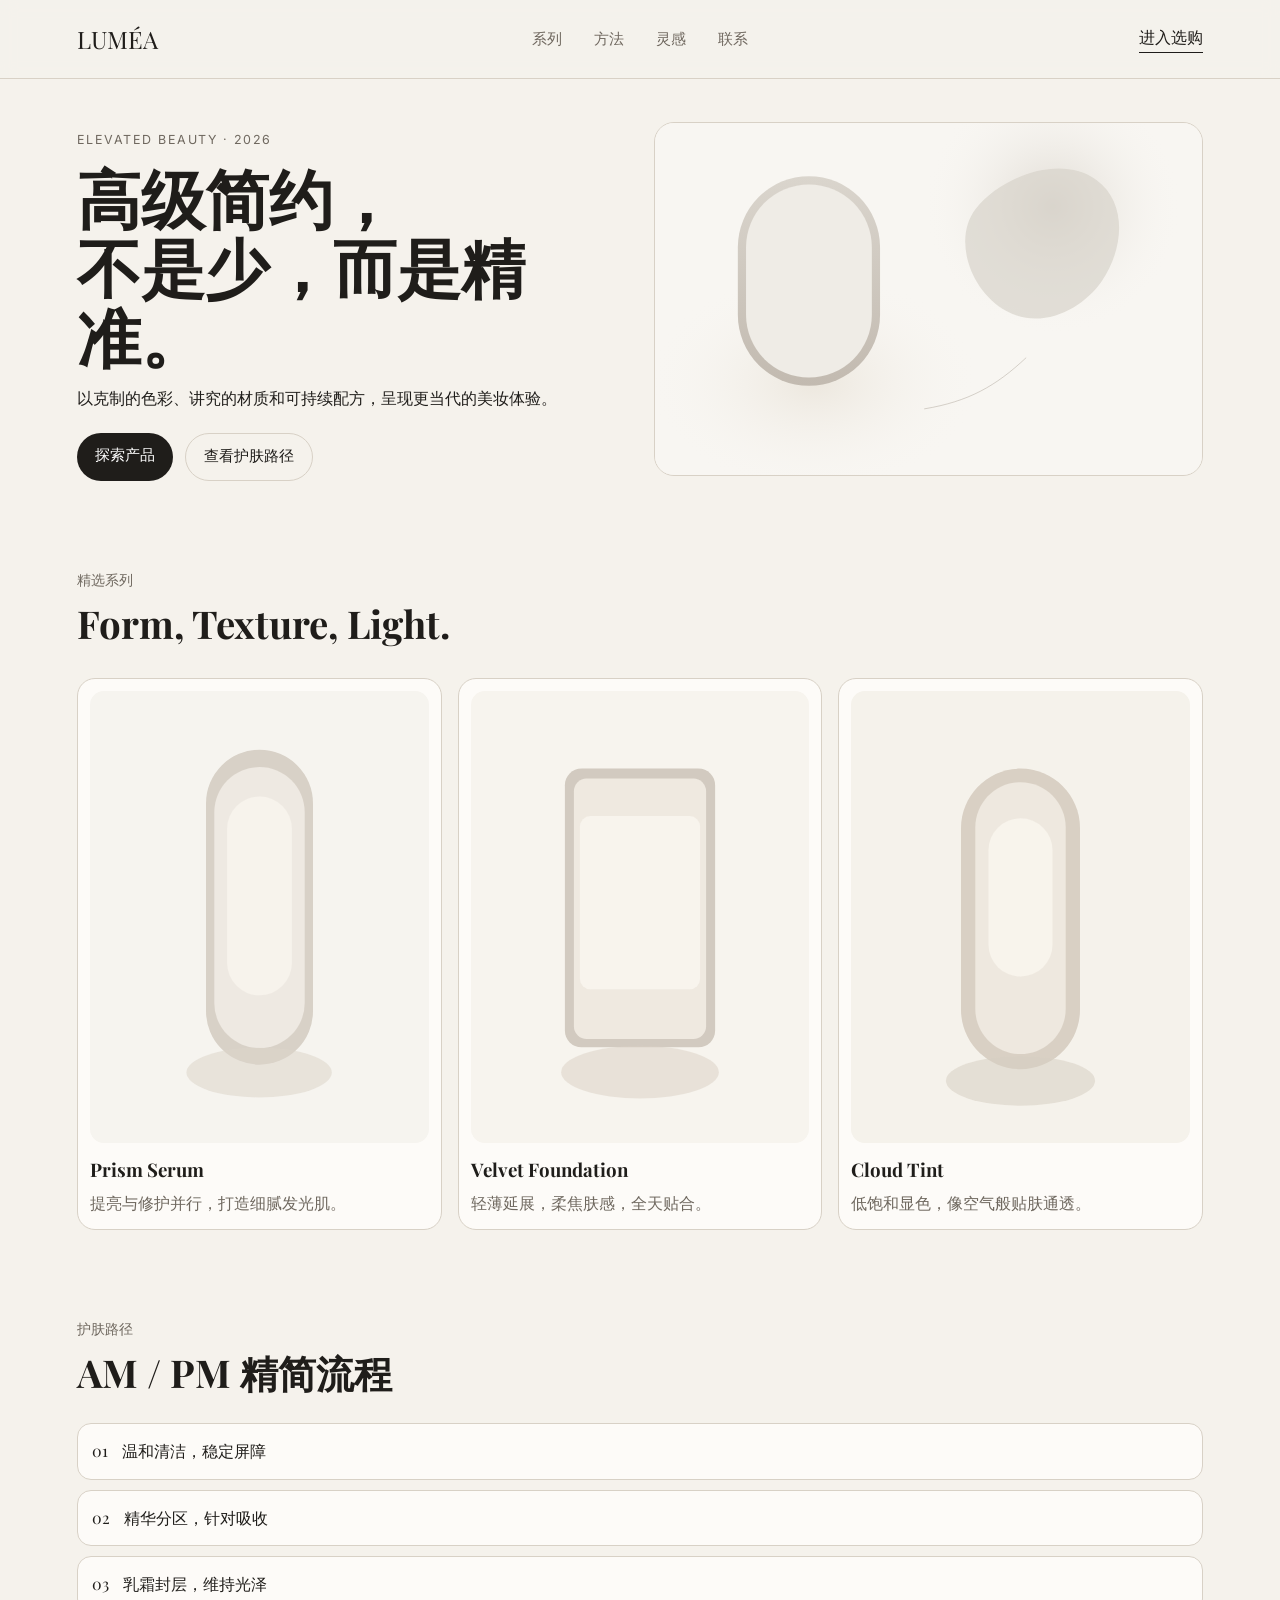
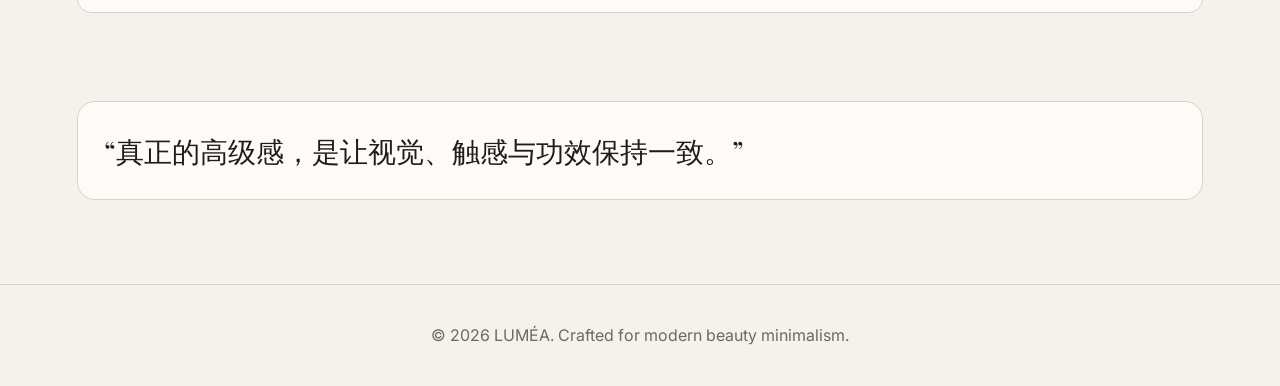
==== index.html @ 849d1cd7 "refactor: redesign site to premium minimal aesthetic with local luxury visuals" ====
<!doctype html>
<html lang="zh-CN">
<head>
  <meta charset="UTF-8" />
  <meta name="viewport" content="width=device-width, initial-scale=1.0" />
  <meta name="description" content="LUMÉA — 高级简约美妆独立站，专注护肤与底妆。" />
  <title>LUMÉA | Elevated Beauty</title>
  <link rel="preconnect" href="https://fonts.googleapis.com">
  <link rel="preconnect" href="https://fonts.gstatic.com" crossorigin>
  <link href="https://fonts.googleapis.com/css2?family=Inter:wght@400;500;600&family=Playfair+Display:wght@500;600&display=swap" rel="stylesheet">
  <link rel="stylesheet" href="style.css" />
</head>
<body>
  <div class="page-fade" aria-hidden="true"></div>
  <header class="site-header">
    <a class="brand" href="#top">LUMÉA</a>
    <nav>
      <a href="#collection">系列</a>
      <a href="#ritual">方法</a>
      <a href="#journal">灵感</a>
      <a href="#contact">联系</a>
    </nav>
    <a href="#collection" class="btn-link">进入选购</a>
  </header>

  <main id="top">
    <section class="hero">
      <div class="hero-copy reveal">
        <p class="eyebrow">ELEVATED BEAUTY · 2026</p>
        <h1>高级简约，<br>不是少，而是精准。</h1>
        <p>以克制的色彩、讲究的材质和可持续配方，呈现更当代的美妆体验。</p>
        <div class="hero-cta">
          <a href="#collection" class="btn-solid">探索产品</a>
          <a href="#ritual" class="btn-ghost">查看护肤路径</a>
        </div>
      </div>
      <div class="hero-media reveal">
        <img src="assets/hero-lux.svg" alt="高级简约风格的美妆主视觉" loading="eager" />
      </div>
    </section>

    <section id="collection" class="collection reveal">
      <div class="section-title">
        <p>精选系列</p>
        <h2>Form, Texture, Light.</h2>
      </div>
      <div class="product-grid">
        <article class="product-card">
          <img src="assets/product-1.svg" alt="Prism Serum 产品图" loading="lazy" />
          <h3>Prism Serum</h3>
          <p>提亮与修护并行，打造细腻发光肌。</p>
        </article>
        <article class="product-card">
          <img src="assets/product-2.svg" alt="Velvet Foundation 产品图" loading="lazy" />
          <h3>Velvet Foundation</h3>
          <p>轻薄延展，柔焦肤感，全天贴合。</p>
        </article>
        <article class="product-card">
          <img src="assets/product-3.svg" alt="Cloud Tint 产品图" loading="lazy" />
          <h3>Cloud Tint</h3>
          <p>低饱和显色，像空气般贴肤通透。</p>
        </article>
      </div>
    </section>

    <section id="ritual" class="ritual reveal">
      <div class="section-title">
        <p>护肤路径</p>
        <h2>AM / PM 精简流程</h2>
      </div>
      <ol>
        <li><span>01</span> 温和清洁，稳定屏障</li>
        <li><span>02</span> 精华分区，针对吸收</li>
        <li><span>03</span> 乳霜封层，维持光泽</li>
      </ol>
    </section>

    <section id="journal" class="journal reveal">
      <blockquote>“真正的高级感，是让视觉、触感与功效保持一致。”</blockquote>
    </section>
  </main>

  <footer id="contact">
    <p>© 2026 LUMÉA. Crafted for modern beauty minimalism.</p>
  </footer>

  <script src="script.js"></script>
</body>
</html>
---- style.css ----
:root {
  --bg: #f5f2ec;
  --surface: #fdfbf8;
  --text: #1f1d1a;
  --muted: #6f685f;
  --line: #d8d1c6;
}

* { box-sizing: border-box; }
html { scroll-behavior: smooth; }
body {
  margin: 0;
  background: var(--bg);
  color: var(--text);
  font-family: 'Inter', sans-serif;
  line-height: 1.6;
}

.page-fade {
  position: fixed;
  inset: 0;
  background: var(--bg);
  opacity: 1;
  pointer-events: none;
  transition: opacity .7s ease;
  z-index: 20;
}
body.loaded .page-fade { opacity: 0; }

.site-header {
  position: sticky;
  top: 0;
  z-index: 10;
  display: grid;
  grid-template-columns: 1fr auto 1fr;
  align-items: center;
  gap: 18px;
  padding: 20px 6vw;
  background: rgba(245, 242, 236, .82);
  backdrop-filter: blur(8px);
  border-bottom: 1px solid var(--line);
}

.brand {
  font-family: 'Playfair Display', serif;
  font-size: 1.5rem;
  text-decoration: none;
  color: var(--text);
}
nav { justify-self: center; }
nav a {
  text-decoration: none;
  color: var(--muted);
  margin: 0 14px;
  font-size: .95rem;
}
.btn-link {
  justify-self: end;
  text-decoration: none;
  color: var(--text);
  border-bottom: 1px solid var(--text);
  padding-bottom: 2px;
}

main { padding: 38px 6vw 84px; }
.hero {
  display: grid;
  grid-template-columns: 1fr 1fr;
  gap: 28px;
  align-items: center;
}
.eyebrow { letter-spacing: .12em; color: var(--muted); font-size: .78rem; }
h1 {
  font-family: 'Playfair Display', serif;
  font-size: clamp(2.1rem, 5vw, 4.2rem);
  line-height: 1.08;
  margin: 8px 0 14px;
}
.hero-copy p { max-width: 560px; }
.hero-media img {
  width: 100%;
  height: auto;
  border-radius: 20px;
  border: 1px solid var(--line);
  display: block;
}
.hero-cta { margin-top: 22px; display: flex; gap: 12px; flex-wrap: wrap; }
.btn-solid, .btn-ghost {
  padding: 11px 18px;
  border-radius: 999px;
  text-decoration: none;
  font-size: .92rem;
}
.btn-solid { background: #1f1d1a; color: #fff; }
.btn-ghost { border: 1px solid var(--line); color: var(--text); }

.section-title p { color: var(--muted); font-size: .86rem; margin-bottom: 2px; }
.section-title h2 {
  margin: 0;
  font-family: 'Playfair Display', serif;
  font-size: clamp(1.5rem, 3vw, 2.4rem);
}
.collection, .ritual, .journal { margin-top: 88px; }
.product-grid {
  margin-top: 24px;
  display: grid;
  grid-template-columns: repeat(3, minmax(0, 1fr));
  gap: 16px;
}
.product-card {
  background: var(--surface);
  border: 1px solid var(--line);
  border-radius: 18px;
  padding: 12px;
}
.product-card img { width: 100%; border-radius: 14px; display: block; }
.product-card h3 { margin: 12px 0 6px; font-family: 'Playfair Display', serif; }
.product-card p { color: var(--muted); margin: 0; }

.ritual ol { padding: 0; margin: 20px 0 0; list-style: none; display: grid; gap: 10px; }
.ritual li { background: var(--surface); border: 1px solid var(--line); border-radius: 14px; padding: 14px; }
.ritual span { font-family: 'Playfair Display', serif; margin-right: 10px; }

.journal blockquote {
  margin: 0;
  padding: 26px;
  background: var(--surface);
  border: 1px solid var(--line);
  border-radius: 18px;
  font-family: 'Playfair Display', serif;
  font-size: clamp(1.2rem, 2.2vw, 1.8rem);
}

footer { text-align: center; padding: 22px; border-top: 1px solid var(--line); color: var(--muted); }

.reveal { opacity: 0; transform: translateY(16px); transition: opacity .7s ease, transform .7s ease; }
.reveal.visible { opacity: 1; transform: translateY(0); }

@media (max-width: 980px) {
  .site-header { grid-template-columns: 1fr; gap: 10px; }
  nav, .btn-link { justify-self: start; }
  nav a { margin: 0 14px 0 0; }
  .hero { grid-template-columns: 1fr; }
  .product-grid { grid-template-columns: 1fr; }
}
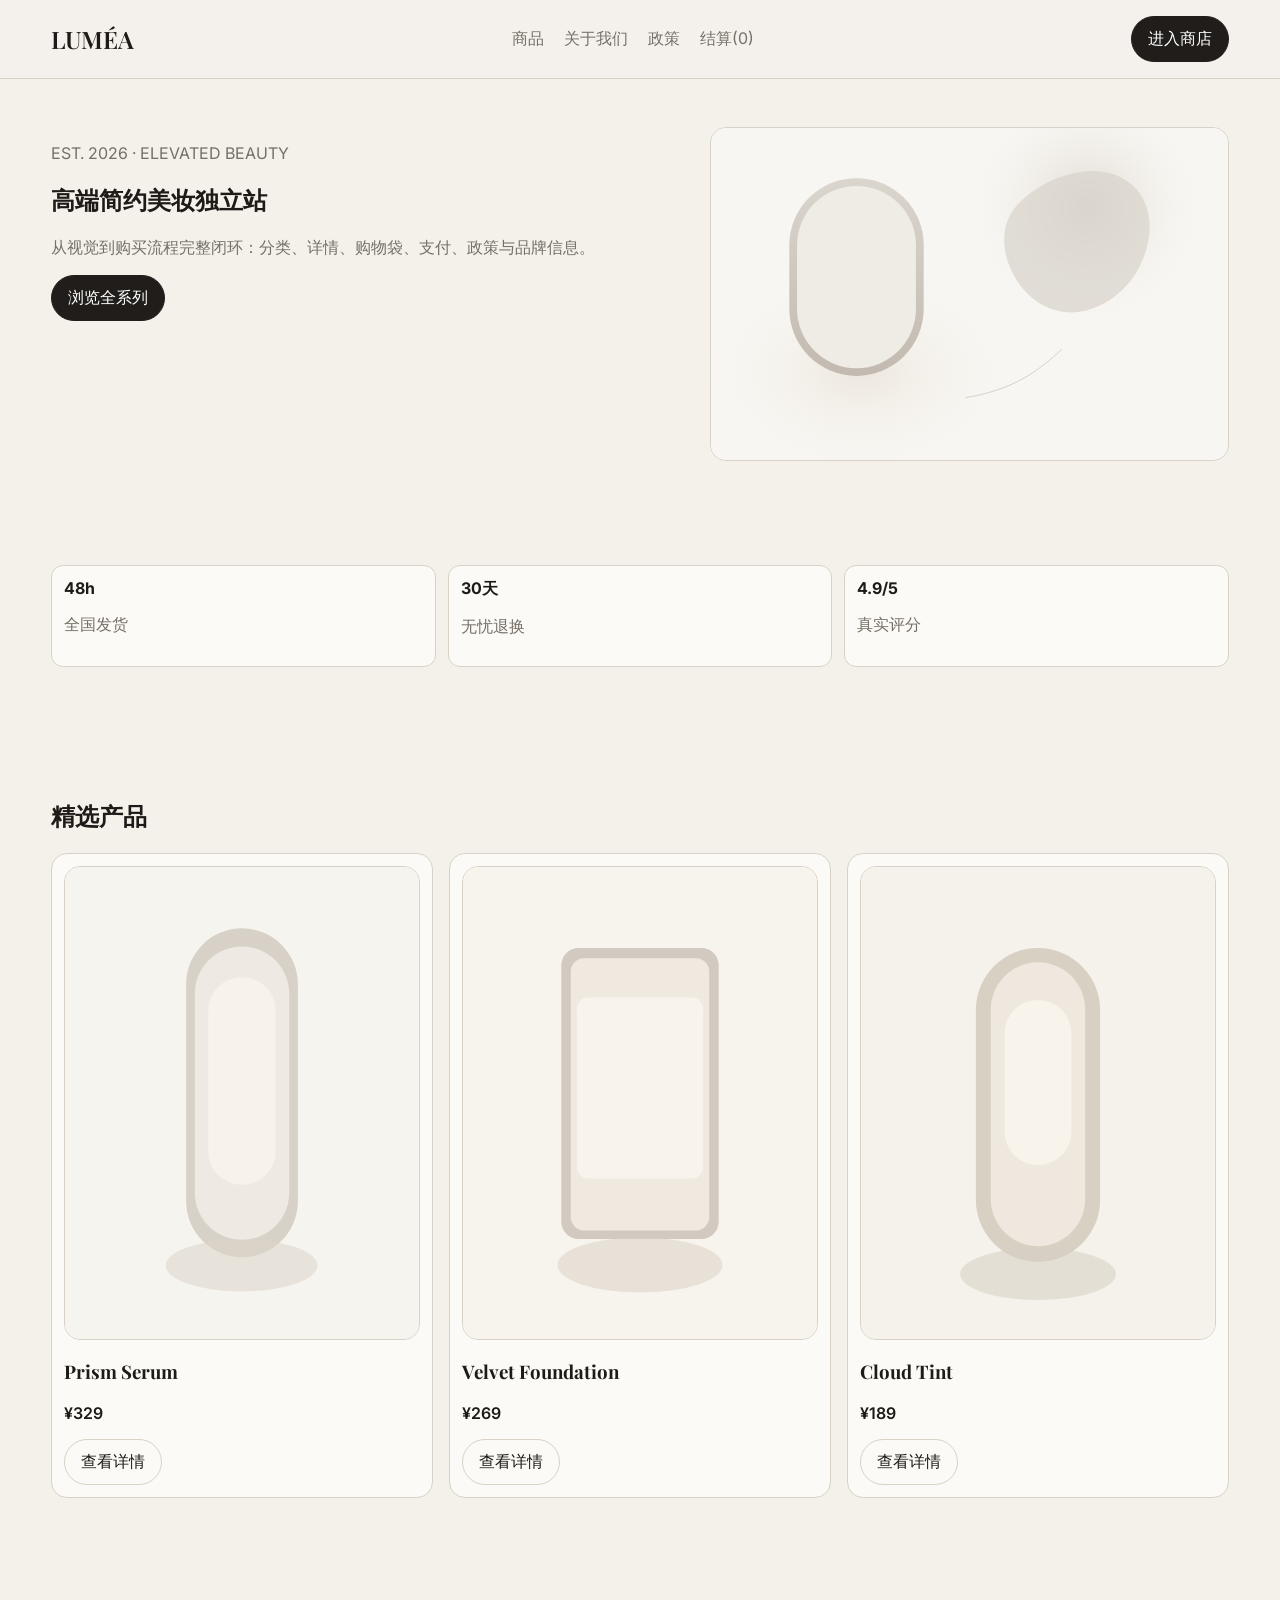
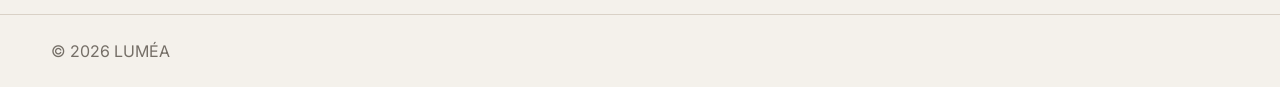
==== commit da2c58b4: "feat: build full premium ecommerce-style beauty standalone site" ====
--- a/index.html
+++ b/index.html
@@ -1,89 +1,10 @@
-<!doctype html>
-<html lang="zh-CN">
-<head>
-  <meta charset="UTF-8" />
-  <meta name="viewport" content="width=device-width, initial-scale=1.0" />
-  <meta name="description" content="LUMÉA — 高级简约美妆独立站，专注护肤与底妆。" />
-  <title>LUMÉA | Elevated Beauty</title>
-  <link rel="preconnect" href="https://fonts.googleapis.com">
-  <link rel="preconnect" href="https://fonts.gstatic.com" crossorigin>
-  <link href="https://fonts.googleapis.com/css2?family=Inter:wght@400;500;600&family=Playfair+Display:wght@500;600&display=swap" rel="stylesheet">
-  <link rel="stylesheet" href="style.css" />
-</head>
-<body>
-  <div class="page-fade" aria-hidden="true"></div>
-  <header class="site-header">
-    <a class="brand" href="#top">LUMÉA</a>
-    <nav>
-      <a href="#collection">系列</a>
-      <a href="#ritual">方法</a>
-      <a href="#journal">灵感</a>
-      <a href="#contact">联系</a>
-    </nav>
-    <a href="#collection" class="btn-link">进入选购</a>
-  </header>
-
-  <main id="top">
-    <section class="hero">
-      <div class="hero-copy reveal">
-        <p class="eyebrow">ELEVATED BEAUTY · 2026</p>
-        <h1>高级简约，<br>不是少，而是精准。</h1>
-        <p>以克制的色彩、讲究的材质和可持续配方，呈现更当代的美妆体验。</p>
-        <div class="hero-cta">
-          <a href="#collection" class="btn-solid">探索产品</a>
-          <a href="#ritual" class="btn-ghost">查看护肤路径</a>
-        </div>
-      </div>
-      <div class="hero-media reveal">
-        <img src="assets/hero-lux.svg" alt="高级简约风格的美妆主视觉" loading="eager" />
-      </div>
-    </section>
-
-    <section id="collection" class="collection reveal">
-      <div class="section-title">
-        <p>精选系列</p>
-        <h2>Form, Texture, Light.</h2>
-      </div>
-      <div class="product-grid">
-        <article class="product-card">
-          <img src="assets/product-1.svg" alt="Prism Serum 产品图" loading="lazy" />
-          <h3>Prism Serum</h3>
-          <p>提亮与修护并行，打造细腻发光肌。</p>
-        </article>
-        <article class="product-card">
-          <img src="assets/product-2.svg" alt="Velvet Foundation 产品图" loading="lazy" />
-          <h3>Velvet Foundation</h3>
-          <p>轻薄延展，柔焦肤感，全天贴合。</p>
-        </article>
-        <article class="product-card">
-          <img src="assets/product-3.svg" alt="Cloud Tint 产品图" loading="lazy" />
-          <h3>Cloud Tint</h3>
-          <p>低饱和显色，像空气般贴肤通透。</p>
-        </article>
-      </div>
-    </section>
-
-    <section id="ritual" class="ritual reveal">
-      <div class="section-title">
-        <p>护肤路径</p>
-        <h2>AM / PM 精简流程</h2>
-      </div>
-      <ol>
-        <li><span>01</span> 温和清洁，稳定屏障</li>
-        <li><span>02</span> 精华分区，针对吸收</li>
-        <li><span>03</span> 乳霜封层，维持光泽</li>
-      </ol>
-    </section>
-
-    <section id="journal" class="journal reveal">
-      <blockquote>“真正的高级感，是让视觉、触感与功效保持一致。”</blockquote>
-    </section>
-  </main>
-
-  <footer id="contact">
-    <p>© 2026 LUMÉA. Crafted for modern beauty minimalism.</p>
-  </footer>
-
-  <script src="script.js"></script>
-</body>
-</html>
+<!doctype html><html lang='zh-CN'><head><meta charset='UTF-8'><meta name='viewport' content='width=device-width,initial-scale=1'><title>LUMÉA</title><link rel='preconnect' href='https://fonts.googleapis.com'><link rel='preconnect' href='https://fonts.gstatic.com' crossorigin><link href='https://fonts.googleapis.com/css2?family=Inter:wght@400;500;600&family=Playfair+Display:wght@500;600&display=swap' rel='stylesheet'><link rel='stylesheet' href='style.css'></head><body>
+<header><div class='container nav'><a class='brand' href='index.html'>LUMÉA</a><nav class='navlinks'><a href='shop.html'>商品</a><a href='about.html'>关于我们</a><a href='policy.html'>政策</a><a href='checkout.html'>结算(<span data-cart-badge>0</span>)</a></nav><a class='btn dark' href='shop.html'>进入商店</a></div></header>
+<main class='container'>
+<section class='hero'><div><p class='muted'>EST. 2026 · ELEVATED BEAUTY</p><h1>高端简约美妆独立站</h1><p class='muted'>从视觉到购买流程完整闭环：分类、详情、购物袋、支付、政策与品牌信息。</p><a class='btn dark' href='shop.html'>浏览全系列</a></div><img src='assets/hero-lux.svg' alt='主视觉'></section>
+<section class='section'><div class='kpis'><div><strong>48h</strong><p class='muted'>全国发货</p></div><div><strong>30天</strong><p class='muted'>无忧退换</p></div><div><strong>4.9/5</strong><p class='muted'>真实评分</p></div></div></section>
+<section class='section'><h2>精选产品</h2><div class='grid cols-3'>
+<article class='card'><img src='assets/product-1.svg'><h3>Prism Serum</h3><p class='price'>¥329</p><a class='btn' href='product.html?id=serum'>查看详情</a></article>
+<article class='card'><img src='assets/product-2.svg'><h3>Velvet Foundation</h3><p class='price'>¥269</p><a class='btn' href='product.html?id=foundation'>查看详情</a></article>
+<article class='card'><img src='assets/product-3.svg'><h3>Cloud Tint</h3><p class='price'>¥189</p><a class='btn' href='product.html?id=tint'>查看详情</a></article>
+</div></section></main><footer><div class='container'>© 2026 LUMÉA</div></footer><script src='script.js'></script></body></html>
--- a/style.css
+++ b/style.css
@@ -1,145 +1,16 @@
-:root {
-  --bg: #f5f2ec;
-  --surface: #fdfbf8;
-  --text: #1f1d1a;
-  --muted: #6f685f;
-  --line: #d8d1c6;
-}
-
-* { box-sizing: border-box; }
-html { scroll-behavior: smooth; }
-body {
-  margin: 0;
-  background: var(--bg);
-  color: var(--text);
-  font-family: 'Inter', sans-serif;
-  line-height: 1.6;
-}
-
-.page-fade {
-  position: fixed;
-  inset: 0;
-  background: var(--bg);
-  opacity: 1;
-  pointer-events: none;
-  transition: opacity .7s ease;
-  z-index: 20;
-}
-body.loaded .page-fade { opacity: 0; }
-
-.site-header {
-  position: sticky;
-  top: 0;
-  z-index: 10;
-  display: grid;
-  grid-template-columns: 1fr auto 1fr;
-  align-items: center;
-  gap: 18px;
-  padding: 20px 6vw;
-  background: rgba(245, 242, 236, .82);
-  backdrop-filter: blur(8px);
-  border-bottom: 1px solid var(--line);
-}
-
-.brand {
-  font-family: 'Playfair Display', serif;
-  font-size: 1.5rem;
-  text-decoration: none;
-  color: var(--text);
-}
-nav { justify-self: center; }
-nav a {
-  text-decoration: none;
-  color: var(--muted);
-  margin: 0 14px;
-  font-size: .95rem;
-}
-.btn-link {
-  justify-self: end;
-  text-decoration: none;
-  color: var(--text);
-  border-bottom: 1px solid var(--text);
-  padding-bottom: 2px;
-}
-
-main { padding: 38px 6vw 84px; }
-.hero {
-  display: grid;
-  grid-template-columns: 1fr 1fr;
-  gap: 28px;
-  align-items: center;
-}
-.eyebrow { letter-spacing: .12em; color: var(--muted); font-size: .78rem; }
-h1 {
-  font-family: 'Playfair Display', serif;
-  font-size: clamp(2.1rem, 5vw, 4.2rem);
-  line-height: 1.08;
-  margin: 8px 0 14px;
-}
-.hero-copy p { max-width: 560px; }
-.hero-media img {
-  width: 100%;
-  height: auto;
-  border-radius: 20px;
-  border: 1px solid var(--line);
-  display: block;
-}
-.hero-cta { margin-top: 22px; display: flex; gap: 12px; flex-wrap: wrap; }
-.btn-solid, .btn-ghost {
-  padding: 11px 18px;
-  border-radius: 999px;
-  text-decoration: none;
-  font-size: .92rem;
-}
-.btn-solid { background: #1f1d1a; color: #fff; }
-.btn-ghost { border: 1px solid var(--line); color: var(--text); }
-
-.section-title p { color: var(--muted); font-size: .86rem; margin-bottom: 2px; }
-.section-title h2 {
-  margin: 0;
-  font-family: 'Playfair Display', serif;
-  font-size: clamp(1.5rem, 3vw, 2.4rem);
-}
-.collection, .ritual, .journal { margin-top: 88px; }
-.product-grid {
-  margin-top: 24px;
-  display: grid;
-  grid-template-columns: repeat(3, minmax(0, 1fr));
-  gap: 16px;
-}
-.product-card {
-  background: var(--surface);
-  border: 1px solid var(--line);
-  border-radius: 18px;
-  padding: 12px;
-}
-.product-card img { width: 100%; border-radius: 14px; display: block; }
-.product-card h3 { margin: 12px 0 6px; font-family: 'Playfair Display', serif; }
-.product-card p { color: var(--muted); margin: 0; }
-
-.ritual ol { padding: 0; margin: 20px 0 0; list-style: none; display: grid; gap: 10px; }
-.ritual li { background: var(--surface); border: 1px solid var(--line); border-radius: 14px; padding: 14px; }
-.ritual span { font-family: 'Playfair Display', serif; margin-right: 10px; }
-
-.journal blockquote {
-  margin: 0;
-  padding: 26px;
-  background: var(--surface);
-  border: 1px solid var(--line);
-  border-radius: 18px;
-  font-family: 'Playfair Display', serif;
-  font-size: clamp(1.2rem, 2.2vw, 1.8rem);
-}
-
-footer { text-align: center; padding: 22px; border-top: 1px solid var(--line); color: var(--muted); }
-
-.reveal { opacity: 0; transform: translateY(16px); transition: opacity .7s ease, transform .7s ease; }
-.reveal.visible { opacity: 1; transform: translateY(0); }
-
-@media (max-width: 980px) {
-  .site-header { grid-template-columns: 1fr; gap: 10px; }
-  nav, .btn-link { justify-self: start; }
-  nav a { margin: 0 14px 0 0; }
-  .hero { grid-template-columns: 1fr; }
-  .product-grid { grid-template-columns: 1fr; }
-}
+:root{--bg:#f4f1eb;--paper:#fcfaf6;--text:#1d1a17;--muted:#756f67;--line:#d9d1c6;--accent:#201d1a}
+*{box-sizing:border-box}html{scroll-behavior:smooth}body{margin:0;font-family:Inter,sans-serif;color:var(--text);background:var(--bg)}
+a{text-decoration:none;color:inherit}.container{width:min(1180px,92vw);margin:auto}
+header{position:sticky;top:0;background:#f4f1ebdd;border-bottom:1px solid var(--line);backdrop-filter:blur(8px);z-index:10}
+.nav{display:flex;justify-content:space-between;align-items:center;padding:16px 0}.brand{font:600 1.5rem 'Playfair Display',serif}
+.navlinks a{margin:0 10px;color:var(--muted)}.btn{display:inline-block;padding:11px 16px;border-radius:999px;border:1px solid var(--line)}.btn.dark{background:var(--accent);color:#fff;border-color:var(--accent)}
+.hero{display:grid;grid-template-columns:1.1fr .9fr;gap:24px;padding:48px 0}.hero img,.card img{width:100%;display:block;border-radius:16px;border:1px solid var(--line)}
+h1,h2,h3{font-family:'Playfair Display',serif}.muted{color:var(--muted)}
+.grid{display:grid;gap:16px}.cols-3{grid-template-columns:repeat(3,minmax(0,1fr))}.cols-4{grid-template-columns:repeat(4,minmax(0,1fr))}
+.card{background:var(--paper);border:1px solid var(--line);border-radius:16px;padding:12px}.price{font-weight:600}
+.section{padding:56px 0}.panel{background:var(--paper);border:1px solid var(--line);border-radius:16px;padding:18px}
+footer{margin-top:60px;border-top:1px solid var(--line);padding:26px 0;color:var(--muted)}
+input,select{width:100%;padding:11px;border:1px solid var(--line);border-radius:10px;background:#fff}
+.form-grid{display:grid;grid-template-columns:1fr 1fr;gap:12px}.kpis{display:grid;grid-template-columns:repeat(3,1fr);gap:12px}
+.kpis div{background:var(--paper);border:1px solid var(--line);border-radius:12px;padding:12px}
+@media(max-width:900px){.hero,.cols-3,.cols-4,.form-grid,.kpis{grid-template-columns:1fr}.nav{flex-wrap:wrap;gap:8px}}
